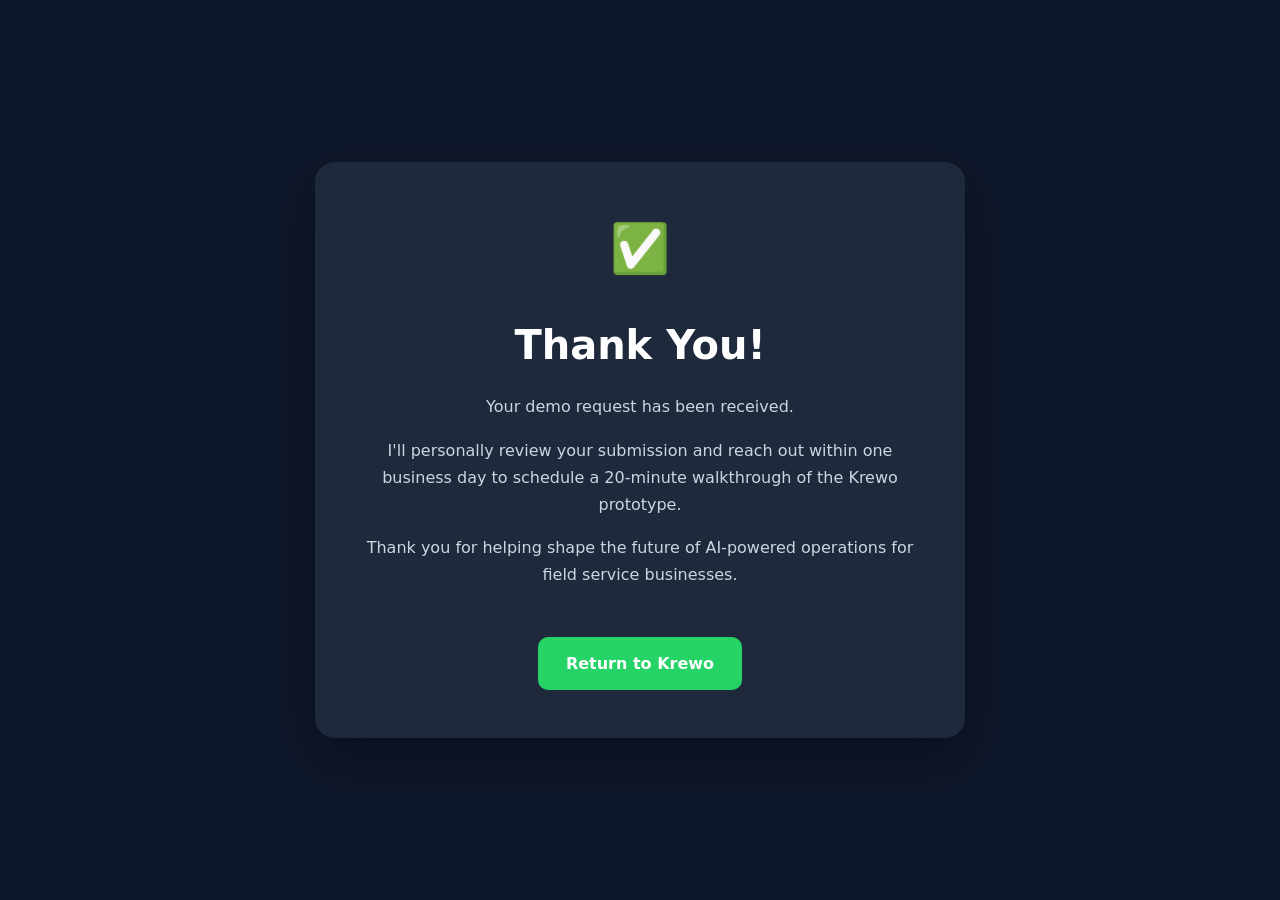
==== thank-you.html @ 5498f626 "Add custom thank you page" ====
<!DOCTYPE html>
<html lang="en">
<head>
    <meta charset="UTF-8">
    <meta name="viewport" content="width=device-width, initial-scale=1.0">
    <title>Thank You | Krewo</title>

    <link rel="stylesheet" href="styles.css">

    <style>
        body{
            margin:0;
            font-family:Inter,system-ui,sans-serif;
            background:#0f172a;
            color:white;
            display:flex;
            justify-content:center;
            align-items:center;
            min-height:100vh;
            text-align:center;
            padding:2rem;
        }

        .card{
            max-width:650px;
            background:#1e293b;
            border-radius:20px;
            padding:3rem;
            box-shadow:0 20px 50px rgba(0,0,0,.3);
        }

        h1{
            font-size:2.5rem;
            margin-bottom:1rem;
        }

        p{
            line-height:1.7;
            color:#cbd5e1;
        }

        .btn{
            display:inline-block;
            margin-top:2rem;
            background:#25D366;
            color:white;
            padding:14px 28px;
            border-radius:10px;
            text-decoration:none;
            font-weight:600;
        }

        .btn:hover{
            opacity:.9;
        }

        .logo{
            font-size:3rem;
            margin-bottom:1rem;
        }
    </style>
</head>

<body>

<div class="card">

<div class="logo">✅</div>

<h1>Thank You!</h1>

<p>
Your demo request has been received.
</p>

<p>
I'll personally review your submission and reach out within one business day to schedule a 20-minute walkthrough of the Krewo prototype.
</p>

<p>
Thank you for helping shape the future of AI-powered operations for field service businesses.
</p>

<a class="btn" href="index.html">
Return to Krewo
</a>

</div>

</body>
</html>
---- styles.css ----
:root {
  --bg: #f6f8fb;
  --surface: #ffffff;
  --text: #111827;
  --muted: #667085;
  --border: #e4e7ec;
  --primary: #6f5cff;
  --primary-dark: #5745e5;
  --primary-soft: #eeebff;
  --dark: #0d1120;
  --dark-2: #151a2d;
  --success: #24b47e;
  --warning: #f59e0b;
  --shadow: 0 20px 60px rgba(17, 24, 39, 0.12);
  --radius: 20px;
}

* { box-sizing: border-box; }
html { scroll-behavior: smooth; }
body { margin: 0; font-family: Inter, system-ui, sans-serif; color: var(--text); background: var(--bg); line-height: 1.6; }
a { color: inherit; text-decoration: none; }
button, input, select, textarea { font: inherit; }
img { max-width: 100%; }
.container { width: min(1160px, calc(100% - 40px)); margin: 0 auto; }
.section { padding: 96px 0; }
.eyebrow { display: inline-block; font-size: .78rem; font-weight: 800; letter-spacing: .11em; text-transform: uppercase; color: var(--primary); margin-bottom: 14px; }
.section-heading { max-width: 720px; margin-bottom: 44px; }
.section-heading h2 { margin: 0 0 14px; font-size: clamp(2rem, 4vw, 3.25rem); line-height: 1.08; letter-spacing: -.04em; }
.section-heading p { margin: 0; color: var(--muted); font-size: 1.05rem; }
.section-heading.light h2, .section-heading.light p { color: white; }
.section-heading.light p { opacity: .72; }

.site-header { position: sticky; top: 0; z-index: 50; background: rgba(246,248,251,.88); backdrop-filter: blur(16px); border-bottom: 1px solid rgba(228,231,236,.85); }
.nav-wrap { min-height: 72px; display: flex; align-items: center; justify-content: space-between; }
.brand { display: inline-flex; align-items: center; gap: 10px; font-weight: 800; font-size: 1.2rem; }
.brand-mark { width: 34px; height: 34px; display: grid; place-items: center; border-radius: 10px; color: white; background: var(--primary); }
.primary-nav { display: flex; gap: 28px; align-items: center; font-size: .93rem; font-weight: 600; }
.primary-nav a:not(.btn):hover { color: var(--primary); }
.menu-toggle { display: none; border: 0; background: transparent; font-weight: 700; }
.btn { display: inline-flex; justify-content: center; align-items: center; border: 0; border-radius: 12px; padding: 14px 20px; background: var(--primary); color: white; font-weight: 750; cursor: pointer; transition: .2s ease; }
.btn:hover { transform: translateY(-1px); background: var(--primary-dark); }
.btn-secondary { background: transparent; color: var(--text); border: 1px solid var(--border); }
.section-dark .btn-secondary { color: white; border-color: rgba(255,255,255,.22); }
.btn-small { padding: 10px 14px; border-radius: 10px; font-size: .88rem; }
.text-button { background: none; border: 0; color: var(--muted); cursor: pointer; font-weight: 650; }

.hero { padding-top: 84px; overflow: hidden; }
.hero-grid { display: grid; grid-template-columns: .95fr 1.25fr; gap: 64px; align-items: center; }
.hero h1 { margin: 0 0 22px; font-size: clamp(3rem, 7vw, 5.8rem); line-height: .94; letter-spacing: -.065em; }
.hero-text { max-width: 660px; color: var(--muted); font-size: 1.15rem; }
.hero-actions { display: flex; flex-wrap: wrap; gap: 12px; margin: 30px 0 26px; }
.trust-row { display: flex; flex-wrap: wrap; gap: 18px; color: var(--muted); font-size: .85rem; font-weight: 600; }
.trust-row span::before { content: '✓'; color: var(--success); margin-right: 6px; }
.browser-shell { background: #0b1020; border-radius: 22px; padding: 10px; box-shadow: var(--shadow); transform: rotate(1deg); }
.browser-bar { height: 38px; display: flex; gap: 7px; align-items: center; padding: 0 10px; }
.browser-bar > span { width: 9px; height: 9px; border-radius: 50%; background: #394056; }
.browser-address { margin-left: 10px; flex: 1; background: #171d31; color: #8c94aa; border-radius: 8px; font-size: .67rem; padding: 6px 10px; }
.mini-dashboard { min-height: 430px; display: grid; grid-template-columns: 66px 1fr; background: #f7f8fb; border-radius: 14px; overflow: hidden; }
.mini-sidebar { background: #11172a; display: flex; flex-direction: column; align-items: center; gap: 24px; padding: 20px 12px; }
.mini-logo { width: 32px; height: 32px; border-radius: 9px; background: var(--primary); color: white; display: grid; place-items: center; font-weight: 800; }
.side-line { width: 27px; height: 6px; border-radius: 6px; background: #2b334a; }
.side-line.active { background: var(--primary); }
.mini-main { padding: 24px; }
.mini-topbar { display: flex; justify-content: space-between; gap: 20px; align-items: flex-start; }
.mini-topbar small, .job-row small { display: block; color: var(--muted); }
.mini-topbar h3 { margin: 2px 0 0; }
.status-pill { background: #e5f8f0; color: #167a57; border-radius: 99px; padding: 6px 10px; font-size: .68rem; font-weight: 800; }
.status-pill.muted { background: #eef0f4; color: #667085; }
.mini-stats { display: grid; grid-template-columns: repeat(3, 1fr); gap: 12px; margin: 22px 0; }
.mini-stats div { background: white; border: 1px solid var(--border); border-radius: 12px; padding: 14px; }
.mini-stats strong, .mini-stats small { display: block; }
.mini-stats strong { font-size: 1.35rem; }
.mini-stats small { color: var(--muted); font-size: .68rem; }
.mini-content-grid { display: grid; grid-template-columns: 1.25fr 1fr; gap: 14px; }
.schedule-card, .activity-card { background: white; border: 1px solid var(--border); border-radius: 12px; padding: 16px; }
.schedule-card h4, .activity-card h4 { margin: 0 0 12px; font-size: .86rem; }
.job-row { display: grid; grid-template-columns: 50px 1fr; gap: 8px; padding: 10px 0; border-top: 1px solid #f0f1f4; font-size: .72rem; }
.job-row span { color: var(--primary); font-weight: 800; }
.activity-item { display: grid; grid-template-columns: 10px 1fr; gap: 8px; align-items: start; font-size: .68rem; }
.activity-item span { width: 7px; height: 7px; border-radius: 50%; background: var(--primary); margin-top: 7px; }
.activity-item p { margin: 3px 0; }

.problem-strip { background: white; border-block: 1px solid var(--border); }
.problem-grid { display: grid; grid-template-columns: repeat(4, 1fr); }
.problem-grid article { padding: 24px; border-right: 1px solid var(--border); }
.problem-grid article:last-child { border-right: 0; }
.problem-grid strong, .problem-grid span { display: block; }
.problem-grid span { color: var(--muted); font-size: .9rem; }
.steps-grid { display: grid; grid-template-columns: repeat(4, 1fr); gap: 18px; }
.step-card { background: white; border: 1px solid var(--border); border-radius: var(--radius); padding: 26px; }
.step-card > span { color: var(--primary); font-weight: 800; font-size: .85rem; }
.step-card h3 { margin: 18px 0 8px; }
.step-card p { margin: 0; color: var(--muted); }

.section-dark { background: var(--dark); color: white; }
.demo-grid { display: grid; grid-template-columns: 340px 1fr; gap: 36px; align-items: stretch; }
.phone-wrap { display: flex; justify-content: center; }
.phone { width: 320px; min-height: 625px; background: #f0f2f5; color: var(--text); border: 10px solid #242838; border-radius: 38px; overflow: hidden; box-shadow: 0 30px 80px rgba(0,0,0,.35); display: flex; flex-direction: column; }
.phone-top { height: 35px; background: #101827; color: white; display: flex; align-items: center; justify-content: space-between; padding: 0 16px; font-size: .7rem; }
.chat-header { display: flex; gap: 10px; align-items: center; background: #202c33; color: white; padding: 12px; }
.avatar { width: 34px; height: 34px; border-radius: 50%; display: grid; place-items: center; background: var(--primary); font-weight: 800; }
.chat-header small { display: block; opacity: .65; font-size: .67rem; }
.chat-window { flex: 1; padding: 16px; background: #efeae2; display: flex; flex-direction: column; gap: 10px; overflow: auto; }
.message { max-width: 82%; padding: 10px 12px; border-radius: 10px; font-size: .8rem; box-shadow: 0 1px 1px rgba(0,0,0,.07); animation: pop .25s ease; }
.message.user { align-self: flex-end; background: #d9fdd3; }
.message.ai { align-self: flex-start; background: white; }
.message small { display: block; text-align: right; color: #7d7d7d; margin-top: 4px; font-size: .6rem; }
.chat-controls { background: white; padding: 12px; display: flex; gap: 7px; align-items: center; flex-wrap: wrap; }
.dashboard-demo { background: var(--dark-2); border: 1px solid rgba(255,255,255,.08); border-radius: 24px; padding: 24px; }
.dashboard-header { display: flex; justify-content: space-between; align-items: center; }
.dashboard-header small { color: #8f98ad; }
.dashboard-header h3 { margin: 2px 0 0; }
.dashboard-metrics { display: grid; grid-template-columns: repeat(3, 1fr); gap: 12px; margin: 22px 0; }
.metric { background: #1d2338; border: 1px solid rgba(255,255,255,.07); border-radius: 14px; padding: 16px; }
.metric span, .metric strong { display: block; }
.metric span { color: #929bb0; font-size: .75rem; }
.metric strong { font-size: 1.6rem; margin-top: 5px; }
.dashboard-panels { display: grid; grid-template-columns: 1.2fr 1fr; gap: 14px; }
.panel { background: #11172a; border: 1px solid rgba(255,255,255,.07); border-radius: 16px; padding: 18px; min-height: 330px; }
.panel-title { display: flex; justify-content: space-between; align-items: center; gap: 10px; margin-bottom: 12px; }
.panel-title h4 { margin: 0; }
.panel-title span { color: #7f899e; font-size: .68rem; }
.full-job { display: grid; grid-template-columns: 72px 1fr auto; gap: 12px; align-items: center; padding: 14px 0; border-top: 1px solid rgba(255,255,255,.07); }
.full-job .time { color: #9da7bb; font-size: .72rem; }
.full-job strong, .full-job small { display: block; }
.full-job small { color: #7f899e; }
.tag { color: #76d3b0; background: rgba(36,180,126,.12); border-radius: 99px; padding: 5px 8px; font-size: .63rem; font-weight: 800; }
.tag.warning { color: #f7c45a; background: rgba(245,158,11,.12); }
.hidden { display: none; }
.activity-feed { display: flex; flex-direction: column; gap: 14px; }
.feed-item { display: grid; grid-template-columns: 10px 1fr; gap: 10px; align-items: start; }
.feed-item .dot { width: 8px; height: 8px; background: var(--primary); border-radius: 50%; margin-top: 7px; }
.feed-item strong, .feed-item small { display: block; }
.feed-item strong { font-size: .78rem; }
.feed-item small { color: #7f899e; }

.control-grid { display: grid; grid-template-columns: repeat(2, 1fr); gap: 22px; }
.control-card { border-radius: var(--radius); padding: 32px; border: 1px solid var(--border); background: white; }
.control-card > span { display: inline-block; padding: 6px 10px; border-radius: 99px; font-size: .72rem; font-weight: 800; }
.control-card.automate > span { color: #167a57; background: #e5f8f0; }
.control-card.approve > span { color: #9a6700; background: #fff3d6; }
.control-card ul { margin: 18px 0 0; padding-left: 18px; color: var(--muted); }
.control-card li { margin: 8px 0; }
.soft-section { background: white; }
.industry-grid { display: grid; grid-template-columns: repeat(4, 1fr); gap: 14px; }
.industry-grid span { border: 1px solid var(--border); background: var(--bg); border-radius: 14px; padding: 18px; text-align: center; font-weight: 700; }
.contact-section { background: linear-gradient(135deg, #f6f4ff, #eef5ff); }
.contact-grid { display: grid; grid-template-columns: .9fr 1.1fr; gap: 60px; align-items: start; }
.contact-grid h2 { font-size: clamp(2.2rem, 4vw, 4rem); line-height: 1; letter-spacing: -.05em; margin: 0 0 20px; }
.contact-grid p { color: var(--muted); }
.founder-note { border-left: 3px solid var(--primary); padding-left: 15px; }
.lead-form { background: white; border: 1px solid var(--border); box-shadow: var(--shadow); border-radius: 22px; padding: 26px; }
.lead-form label { display: block; font-size: .78rem; font-weight: 750; margin-bottom: 15px; }
.lead-form input, .lead-form select, .lead-form textarea { width: 100%; margin-top: 6px; border: 1px solid var(--border); border-radius: 10px; padding: 12px; color: var(--text); background: white; }
.lead-form input:focus, .lead-form select:focus, .lead-form textarea:focus { outline: 3px solid var(--primary-soft); border-color: var(--primary); }
.form-row { display: grid; grid-template-columns: 1fr 1fr; gap: 14px; }
.checkbox-row { display: flex !important; align-items: flex-start; gap: 9px; font-weight: 500 !important; color: var(--muted); }
.checkbox-row input { width: auto; margin-top: 3px; }
.form-status { font-size: .72rem; margin-bottom: 0; }
.form-status.success { color: #167a57; }
.form-status.error { color: #b42318; }
.site-footer { background: #090d18; color: white; padding: 28px 0; }
.footer-wrap { display: flex; gap: 24px; justify-content: space-between; align-items: center; }
.footer-wrap p { color: #8f98ad; font-size: .8rem; margin: 0; }

@keyframes pop { from { opacity: 0; transform: translateY(6px); } to { opacity: 1; transform: translateY(0); } }

@media (max-width: 980px) {
  .hero-grid, .contact-grid { grid-template-columns: 1fr; }
  .demo-grid { grid-template-columns: 1fr; }
  .dashboard-panels { grid-template-columns: 1fr; }
  .steps-grid, .problem-grid { grid-template-columns: repeat(2, 1fr); }
  .industry-grid { grid-template-columns: repeat(2, 1fr); }
  .primary-nav { position: absolute; left: 20px; right: 20px; top: 70px; background: white; border: 1px solid var(--border); border-radius: 16px; padding: 16px; flex-direction: column; align-items: stretch; display: none; box-shadow: var(--shadow); }
  .primary-nav.open { display: flex; }
  .menu-toggle { display: block; }
}

@media (max-width: 680px) {
  .container { width: min(100% - 24px, 1160px); }
  .section { padding: 72px 0; }
  .hero { padding-top: 54px; }
  .hero-grid { gap: 40px; }
  .mini-dashboard { min-height: 360px; grid-template-columns: 48px 1fr; }
  .mini-main { padding: 14px; }
  .mini-content-grid, .control-grid, .dashboard-metrics, .form-row { grid-template-columns: 1fr; }
  .problem-grid, .steps-grid, .industry-grid { grid-template-columns: 1fr; }
  .problem-grid article { border-right: 0; border-bottom: 1px solid var(--border); }
  .phone { width: min(100%, 320px); }
  .full-job { grid-template-columns: 58px 1fr; }
  .full-job .tag { grid-column: 2; justify-self: start; }
  .footer-wrap { flex-direction: column; align-items: flex-start; }
}
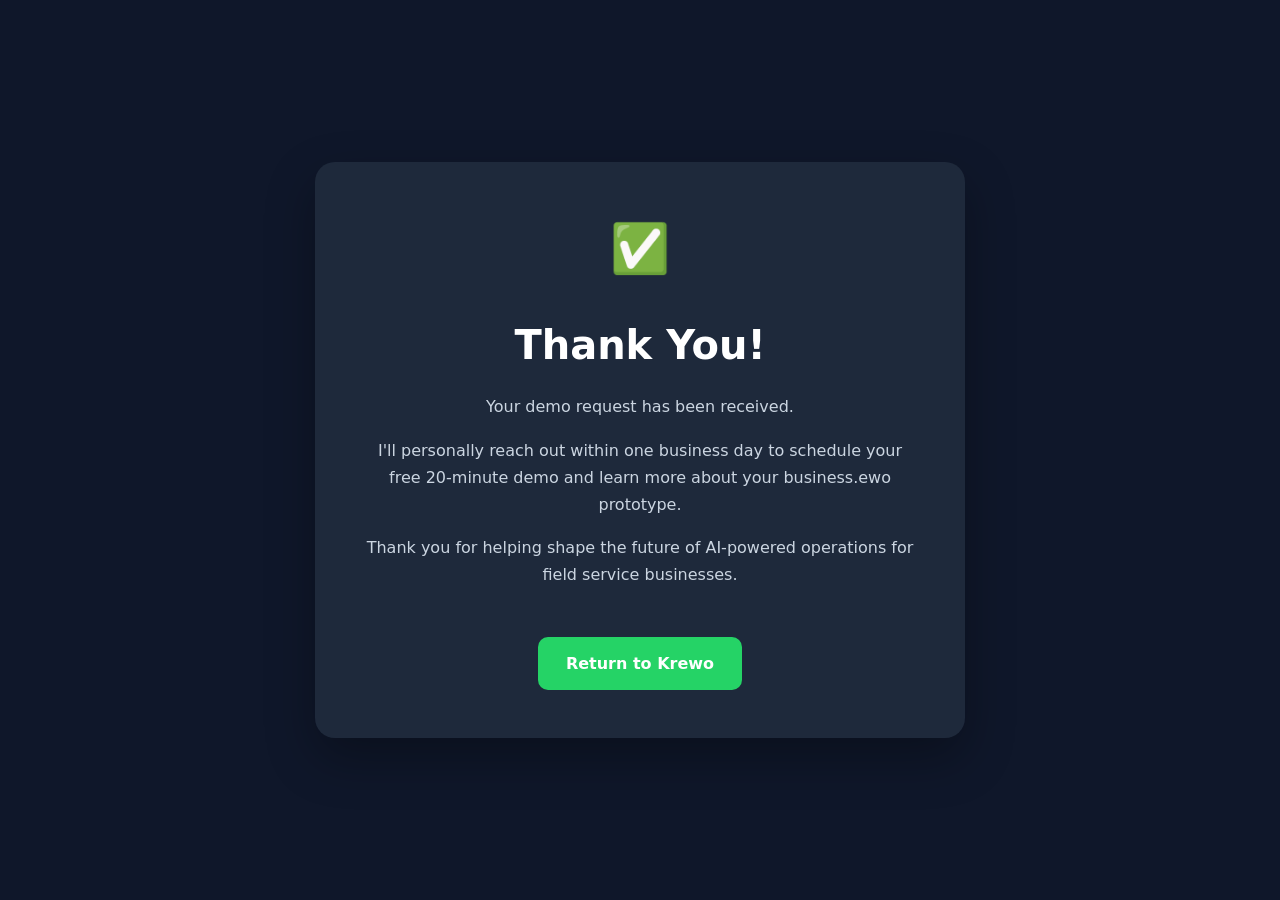
==== commit 44466192: "Refine thank you page messaging" ====
--- a/thank-you.html
+++ b/thank-you.html
@@ -74,7 +74,8 @@
 </p>
 
 <p>
-I'll personally review your submission and reach out within one business day to schedule a 20-minute walkthrough of the Krewo prototype.
+ I'll personally reach out within one business day to schedule your free
+  20-minute demo and learn more about your business.ewo prototype.
 </p>
 
 <p>
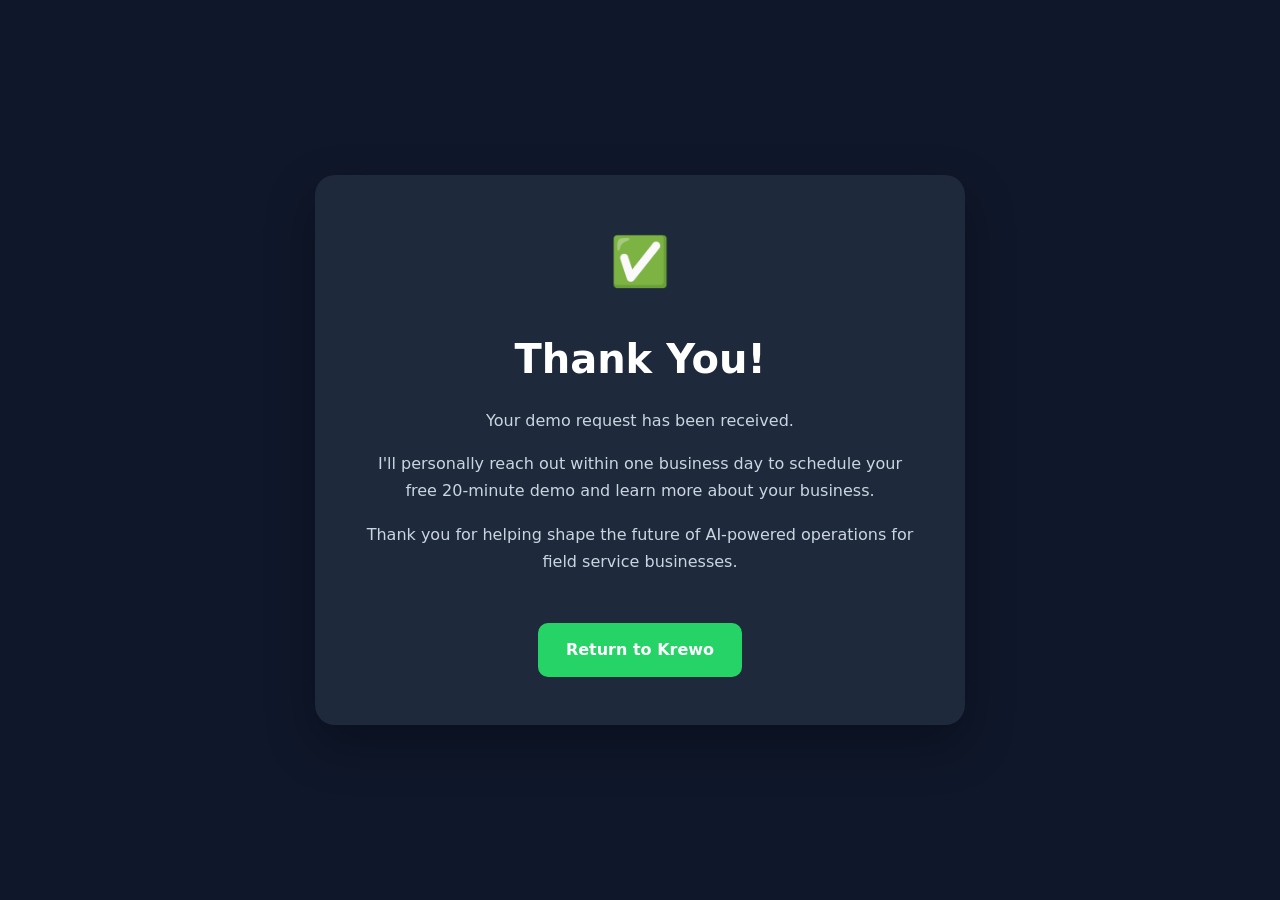
==== commit e9a8674a: "Refine thank you page messaging" ====
--- a/thank-you.html
+++ b/thank-you.html
@@ -75,7 +75,7 @@
 
 <p>
  I'll personally reach out within one business day to schedule your free
-  20-minute demo and learn more about your business.ewo prototype.
+  20-minute demo and learn more about your business.
 </p>
 
 <p>
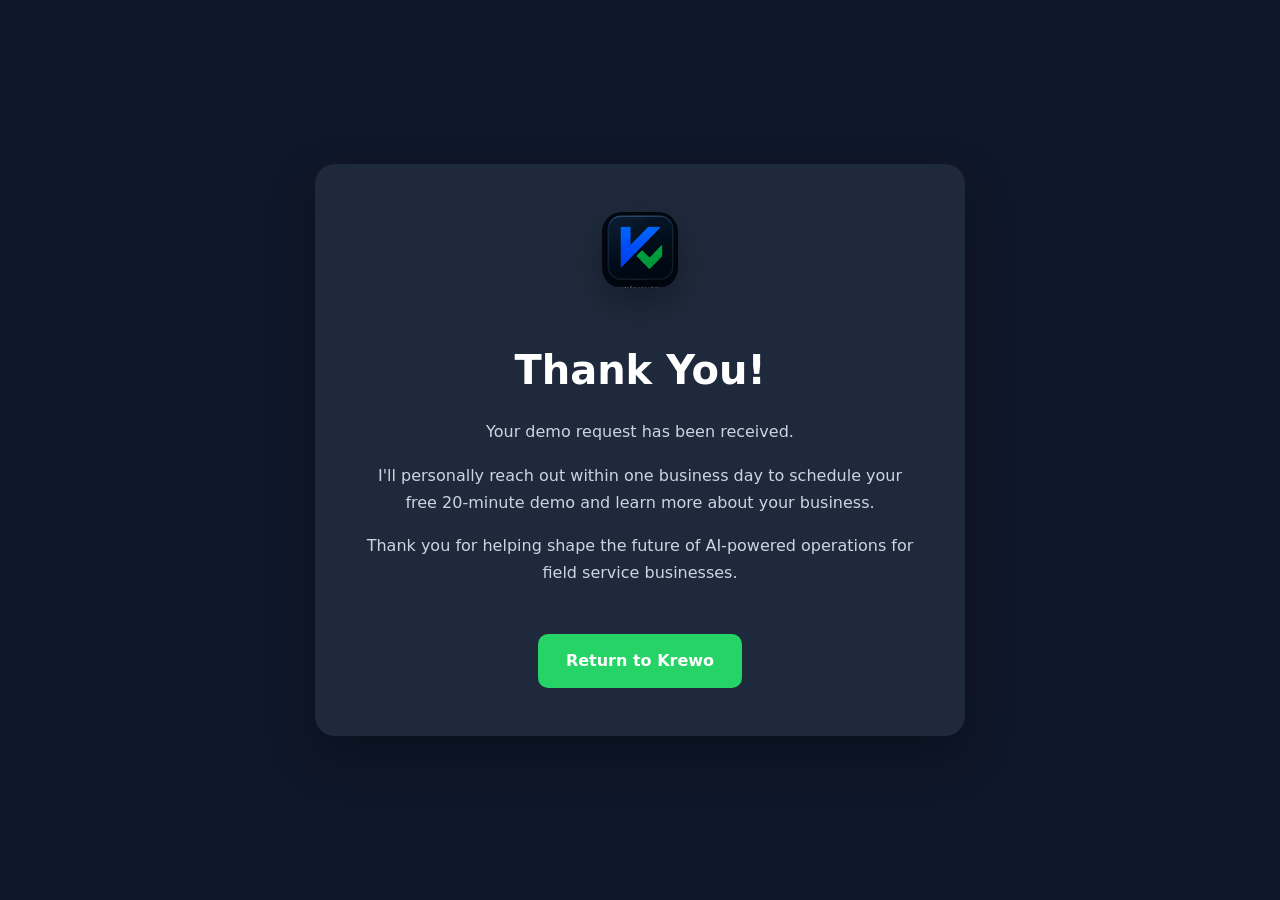
==== commit 27992818: "Polish landing page and improve mobile responsiveness" ====
--- a/thank-you.html
+++ b/thank-you.html
@@ -54,9 +54,20 @@
             opacity:.9;
         }
 
-        .logo{
-            font-size:3rem;
+        .logo-image{
+            width:76px;
+            height:76px;
+            object-fit:cover;
+            border-radius:20px;
             margin-bottom:1rem;
+            box-shadow:0 14px 34px rgba(0,0,0,.28);
+        }
+
+        @media (max-width:600px){
+            body{padding:1rem;}
+            .card{padding:2rem 1.25rem;border-radius:16px;}
+            h1{font-size:2rem;}
+            .btn{width:100%;}
         }
     </style>
 </head>
@@ -65,7 +76,7 @@
 
 <div class="card">
 
-<div class="logo">✅</div>
+<img class="logo-image" src="krewo-logo.png" alt="Krewo" />
 
 <h1>Thank You!</h1>
 
--- a/styles.css
+++ b/styles.css
@@ -191,3 +191,183 @@
   .full-job .tag { grid-column: 2; justify-self: start; }
   .footer-wrap { flex-direction: column; align-items: flex-start; }
 }
+
+/* ==========================================================================\n   KREWO DEMO POLISH — DESKTOP + MOBILE\n   ========================================================================== */
+:root {
+  --header-height: 74px;
+}
+
+body {
+  overflow-x: hidden;
+  -webkit-font-smoothing: antialiased;
+  text-rendering: optimizeLegibility;
+}
+
+button,
+a,
+input,
+select,
+textarea {
+  -webkit-tap-highlight-color: transparent;
+}
+
+.brand-logo {
+  width: 40px;
+  height: 40px;
+  border-radius: 11px;
+  object-fit: cover;
+  flex: 0 0 auto;
+  box-shadow: 0 6px 16px rgba(17, 24, 39, .16);
+}
+
+.nav-wrap { min-height: var(--header-height); }
+.menu-toggle { min-width: 48px; min-height: 48px; border-radius: 12px; }
+.menu-toggle:hover { background: var(--primary-soft); color: var(--primary-dark); }
+
+.hero {
+  padding-top: 90px;
+  padding-bottom: 108px;
+  background:
+    radial-gradient(circle at 12% 4%, rgba(111,92,255,.12), transparent 34%),
+    radial-gradient(circle at 88% 18%, rgba(36,180,126,.08), transparent 28%);
+}
+.hero-grid { grid-template-columns: minmax(0, .9fr) minmax(560px, 1.25fr); gap: 58px; }
+.hero-copy { max-width: 590px; }
+.hero h1 { max-width: 720px; font-size: clamp(3.35rem, 6.2vw, 5.7rem); }
+.hero-text { max-width: 620px; font-size: clamp(1.05rem, 1.5vw, 1.2rem); }
+.hero-actions .btn { min-height: 50px; }
+
+.hero-visual { min-width: 0; }
+.browser-shell { transform: rotate(.35deg); padding: 11px; }
+.browser-address { min-width: 0; overflow: hidden; text-overflow: ellipsis; white-space: nowrap; }
+.mini-logo { overflow: hidden; background: transparent; }
+.mini-logo img { width: 100%; height: 100%; object-fit: cover; }
+
+.problem-grid article { min-height: 106px; display: flex; flex-direction: column; justify-content: center; }
+.step-card { transition: transform .2s ease, box-shadow .2s ease, border-color .2s ease; }
+.step-card:hover { transform: translateY(-4px); box-shadow: 0 18px 44px rgba(17,24,39,.09); border-color: #d6d0ff; }
+
+.demo-grid { grid-template-columns: minmax(300px, 350px) minmax(0, 1fr); }
+.phone { width: 330px; min-height: 650px; }
+.avatar { overflow: hidden; background: transparent; }
+.avatar img { width: 100%; height: 100%; object-fit: cover; }
+.chat-controls { min-height: 70px; }
+.demo-play { min-width: 138px; }
+.text-button { min-height: 44px; padding: 8px 10px; }
+.visually-hidden { position: absolute !important; width: 1px !important; height: 1px !important; padding: 0 !important; margin: -1px !important; overflow: hidden !important; clip: rect(0,0,0,0) !important; white-space: nowrap !important; border: 0 !important; }
+.typing-indicator { display: inline-flex; gap: 4px; align-items: center; min-width: 52px; }
+.typing-indicator i { width: 6px; height: 6px; border-radius: 50%; background: #8c8c8c; animation: typing 1s infinite ease-in-out; }
+.typing-indicator i:nth-child(2) { animation-delay: .15s; }
+.typing-indicator i:nth-child(3) { animation-delay: .3s; }
+@keyframes typing { 0%, 60%, 100% { transform: translateY(0); opacity: .45; } 30% { transform: translateY(-3px); opacity: 1; } }
+
+.dashboard-demo { min-width: 0; }
+.dashboard-header { gap: 18px; }
+.dashboard-header .status-pill { text-align: center; }
+.dashboard-panels { min-width: 0; }
+.panel { min-width: 0; }
+.full-job > div { min-width: 0; }
+.full-job strong, .full-job small { overflow-wrap: anywhere; }
+
+.industry-grid { grid-template-columns: repeat(4, minmax(0, 1fr)); }
+.industry-grid span { display: grid; place-items: center; min-height: 72px; }
+
+.lead-form .btn { width: 100%; min-height: 50px; }
+.lead-form input, .lead-form select, .lead-form textarea { min-height: 46px; font-size: 16px; }
+.lead-form textarea { min-height: 118px; resize: vertical; }
+
+@media (max-width: 1100px) {
+  .hero-grid { grid-template-columns: 1fr; }
+  .hero-copy { max-width: 760px; }
+  .hero-visual { max-width: 880px; width: 100%; margin: 0 auto; }
+}
+
+@media (max-width: 980px) {
+  .primary-nav { top: calc(var(--header-height) - 2px); z-index: 60; }
+  .primary-nav a { min-height: 46px; display: flex; align-items: center; padding-inline: 12px; border-radius: 10px; }
+  .primary-nav a:not(.btn):hover { background: var(--primary-soft); }
+  .demo-grid { gap: 44px; }
+  .phone { min-height: 620px; }
+}
+
+@media (max-width: 680px) {
+  :root { --header-height: 66px; }
+  .container { width: min(100% - 32px, 1160px); }
+  .site-header { backdrop-filter: blur(12px); }
+  .brand { font-size: 1.08rem; }
+  .brand-logo { width: 36px; height: 36px; border-radius: 10px; }
+
+  .section { padding: 64px 0; }
+  .hero { padding-top: 54px; padding-bottom: 72px; }
+  .hero-grid { gap: 38px; }
+  .hero h1 { font-size: clamp(2.65rem, 13vw, 4rem); line-height: .98; letter-spacing: -.055em; }
+  .hero-text { font-size: 1.02rem; line-height: 1.7; }
+  .hero-actions { display: grid; grid-template-columns: 1fr; margin-top: 26px; }
+  .hero-actions .btn { width: 100%; min-height: 52px; }
+  .trust-row { display: grid; grid-template-columns: 1fr; gap: 9px; }
+
+  .browser-shell { margin-inline: -4px; border-radius: 18px; padding: 8px; transform: none; }
+  .browser-bar { height: 34px; padding-inline: 6px; }
+  .browser-address { font-size: .59rem; }
+  .mini-dashboard { grid-template-columns: 42px minmax(0, 1fr); min-height: 330px; }
+  .mini-sidebar { padding: 14px 7px; gap: 17px; }
+  .mini-logo { width: 28px; height: 28px; }
+  .side-line { width: 22px; }
+  .mini-main { padding: 12px; min-width: 0; }
+  .mini-topbar { gap: 8px; }
+  .mini-topbar h3 { font-size: .93rem; }
+  .mini-topbar small { font-size: .6rem; }
+  .status-pill { padding: 5px 7px; font-size: .57rem; flex: 0 0 auto; }
+  .mini-stats { gap: 7px; margin: 14px 0; }
+  .mini-stats div { padding: 10px 7px; min-width: 0; }
+  .mini-stats strong { font-size: 1rem; }
+  .mini-stats small { font-size: .56rem; line-height: 1.25; }
+  .mini-content-grid { grid-template-columns: 1fr; gap: 9px; }
+  .schedule-card, .activity-card { padding: 11px; }
+  .activity-card { display: none; }
+  .job-row { grid-template-columns: 42px minmax(0,1fr); font-size: .64rem; padding: 8px 0; }
+
+  .problem-grid article { min-height: auto; padding: 22px 4px; }
+  .section-heading { margin-bottom: 30px; }
+  .section-heading h2 { font-size: clamp(2rem, 10vw, 3rem); }
+  .step-card, .control-card { padding: 24px 21px; }
+
+  .demo-grid { gap: 36px; }
+  .phone { width: min(100%, 350px); min-height: 600px; border-width: 8px; border-radius: 34px; }
+  .phone-top { height: 32px; }
+  .chat-window { padding: 13px; }
+  .message { font-size: .79rem; max-width: 88%; }
+  .chat-controls { padding: 10px; justify-content: space-between; }
+  .demo-play { flex: 1; min-height: 46px; }
+
+  .dashboard-demo { padding: 16px; border-radius: 20px; }
+  .dashboard-header { align-items: flex-start; flex-direction: column; }
+  .dashboard-metrics { grid-template-columns: repeat(3, minmax(0,1fr)); gap: 8px; }
+  .metric { padding: 12px 9px; min-width: 0; }
+  .metric span { font-size: .64rem; line-height: 1.25; }
+  .metric strong { font-size: 1.25rem; }
+  .panel { padding: 14px; min-height: auto; }
+  .panel-title { align-items: flex-start; }
+  .full-job { grid-template-columns: 52px minmax(0,1fr); gap: 9px; padding: 12px 0; }
+
+  .industry-grid { grid-template-columns: repeat(2, minmax(0,1fr)); gap: 10px; }
+  .industry-grid span { min-height: 62px; padding: 12px 8px; font-size: .88rem; }
+
+  .contact-grid { gap: 34px; }
+  .lead-form { padding: 20px 16px; border-radius: 18px; }
+  .footer-wrap { align-items: center; text-align: center; }
+}
+
+@media (max-width: 390px) {
+  .container { width: min(100% - 24px, 1160px); }
+  .hero h1 { font-size: 2.55rem; }
+  .mini-dashboard { grid-template-columns: 38px minmax(0,1fr); }
+  .mini-stats { grid-template-columns: repeat(3, minmax(0,1fr)); }
+  .dashboard-metrics { grid-template-columns: 1fr; }
+  .industry-grid { grid-template-columns: 1fr 1fr; }
+}
+
+@media (prefers-reduced-motion: reduce) {
+  html { scroll-behavior: auto; }
+  *, *::before, *::after { animation-duration: .01ms !important; animation-iteration-count: 1 !important; transition-duration: .01ms !important; }
+}
